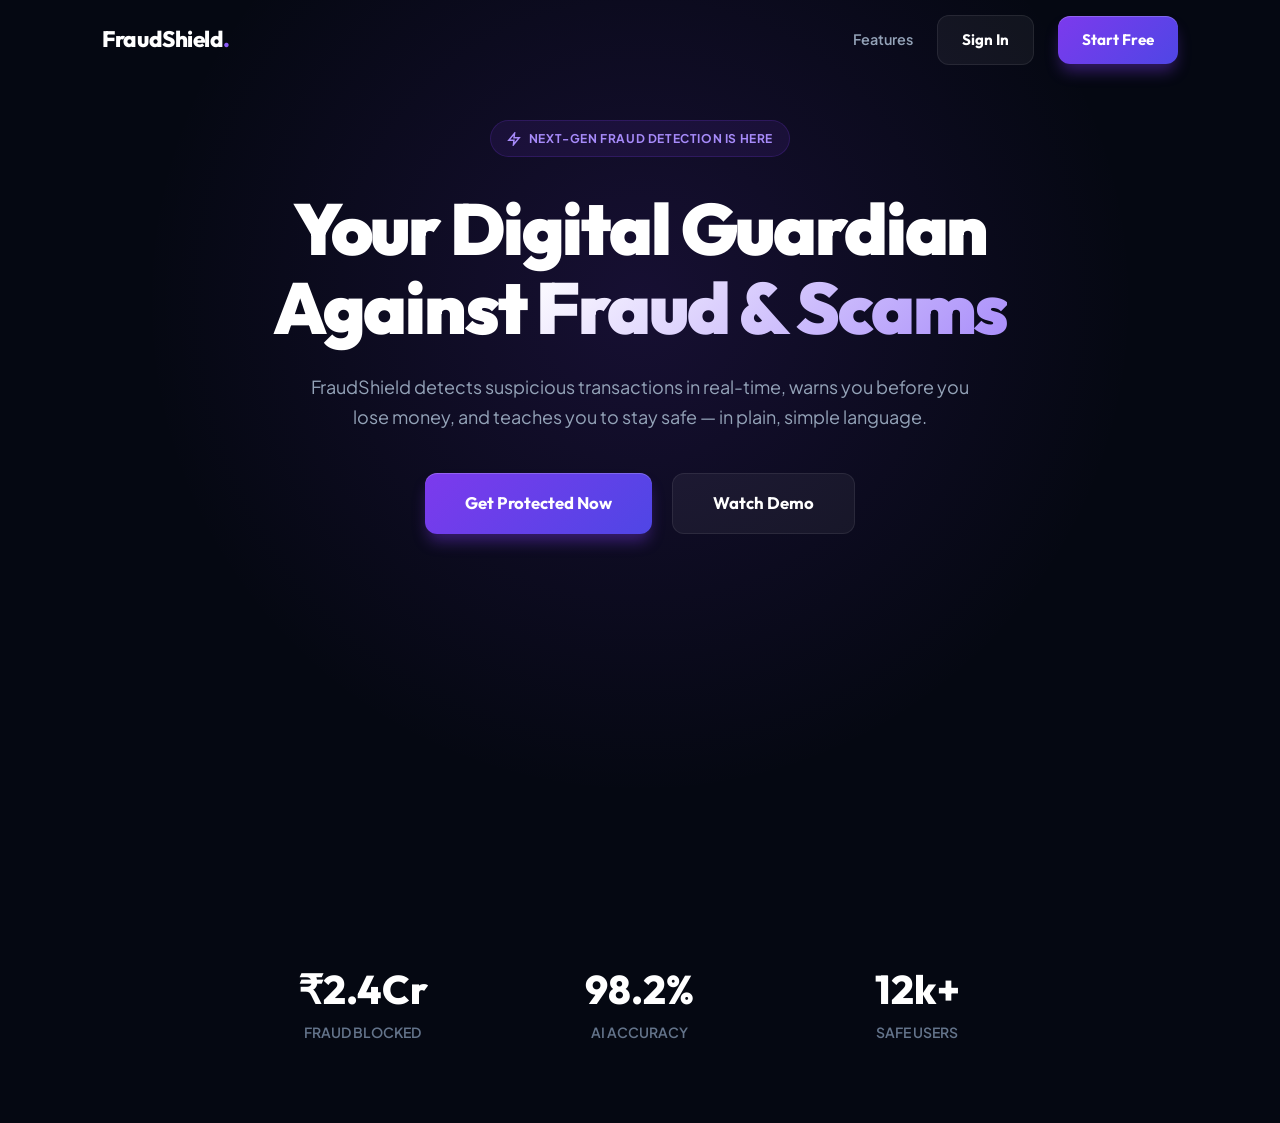
==== index.html @ 24db9442 "Initialize project structure and landing page" ====
<!DOCTYPE html>
<html lang="en">
<head>
  <meta charset="UTF-8">
  <meta name="viewport" content="width=device-width, initial-scale=1.0">
  <title>FraudShield – Your AI Security Guardian</title>
  <meta name="description" content="AI-powered real-time protection for your digital transactions and identity.">
  <link rel="stylesheet" href="styles/main.css">
  <style>
    /* Splashy Hero Enhancements */
    .hero-section {
      position: relative; padding: 120px 5% 80px;
      min-height: 100vh; display: flex; flex-direction: column; align-items: center; justify-content: center;
      text-align: center; overflow: hidden;
    }
    
    .hero-glow {
      position: absolute; width: 1000px; height: 1000px;
      background: radial-gradient(circle, rgba(124, 58, 237, 0.15) 0%, transparent 70%);
      top: -200px; z-index: -1; animation: drift 20s infinite alternate;
    }
    @keyframes drift { from { transform: translate(-50px, -50px); } to { transform: translate(50px, 50px); } }

    .nav-premium {
      position: fixed; top: 0; left:0; right:0; height: 80px;
      display: flex; align-items: center; justify-content: space-between;
      padding: 0 8%; z-index: 1000; transition: 0.3s;
    }
    .nav-scrolled { background: rgba(5, 8, 18, 0.8); backdrop-filter: blur(20px); border-bottom: 1px solid var(--border); }
    
    .logo-text { font-family: var(--fhead); font-weight: 800; font-size: 1.4rem; letter-spacing: -0.02em; color: #fff; }
    .logo-dot { color: var(--violet); }

    .hero-badge {
      display: inline-flex; align-items: center; gap: 8px;
      padding: 8px 16px; border-radius: 100px;
      background: rgba(124, 58, 237, 0.1); border: 1px solid rgba(124, 58, 237, 0.2);
      font-size: 0.75rem; font-weight: 700; color: var(--violet-lt);
      margin-bottom: 2rem; letter-spacing: 0.05em; text-transform: uppercase;
    }

    .hero-h1 {
      font-family: var(--fhead); font-size: clamp(2.5rem, 8vw, 4.5rem);
      font-weight: 900; line-height: 1.1; margin-bottom: 1.5rem;
      max-width: 900px; letter-spacing: -0.03em;
    }
    .hero-h1 span {
      background: linear-gradient(135deg, #fff 0%, #a78bfa 100%);
      -webkit-background-clip: text; -webkit-text-fill-color: transparent;
    }

    .hero-desc {
      font-size: 1.125rem; color: var(--t2); line-height: 1.7;
      max-width: 680px; margin-bottom: 2.5rem;
    }

    .hero-visual {
      position: relative; margin-top: 4rem; width: 100%; max-width: 1080px;
      padding: 2rem; background: rgba(255,255,255,0.02);
      border-radius: 32px; border: 1px solid var(--border);
      box-shadow: 0 40px 100px -20px rgba(0,0,0,0.8);
      animation: float 6s ease-in-out infinite;
    }
    @keyframes float { 0%, 100% { transform: translateY(0); } 50% { transform: translateY(-20px); } }

    .preview-card {
      background: rgba(13, 17, 34, 0.8); border-radius: 20px;
      padding: 2rem; border: 1px solid var(--border); text-align: left;
    }

    /* Grid of Stats */
    .hero-stats {
      display: grid; grid-template-columns: repeat(3, 1fr); gap: 2rem;
      margin-top: 4rem; width: 100%; max-width: 800px;
    }
    .stat-card { text-align: center; }
    .stat-val { font-family: var(--fhead); font-size: 2.5rem; font-weight: 800; color: #fff; }
    .stat-label { font-size: 0.875rem; color: var(--t3); font-weight: 600; text-transform: uppercase; }

  </style>
</head>
<body>

  <nav class="nav-premium" id="mainNav">
    <div class="logo-text">FraudShield<span class="logo-dot">.</span></div>
    <div style="display:flex; gap:1.5rem; align-items:center">
      <a href="#features" style="color:var(--t2); text-decoration:none; font-size:0.9rem; font-weight:600">Features</a>
      <a href="login.html" class="btn btn-secondary">Sign In</a>
      <a href="login.html" class="btn btn-primary">Start Free</a>
    </div>
  </nav>

  <section class="hero-section">
    <div class="hero-glow"></div>
    
    <div class="hero-badge anim-up">
      <svg width="14" height="14" viewBox="0 0 24 24" fill="none" stroke="currentColor" stroke-width="2.5"><polygon points="13,2 3,14 12,14 11,22 21,10 12,10 13,2"/></svg>
      Next-Gen Fraud Detection is Here
    </div>

    <h1 class="hero-h1 anim-up" style="animation-delay: 0.1s">
      Your Digital Guardian<br/>Against <span>Fraud & Scams</span>
    </h1>

    <p class="hero-desc anim-up" style="animation-delay: 0.2s">
      FraudShield detects suspicious transactions in real-time, warns you before you lose money, and teaches you to stay safe — in plain, simple language.
    </p>

    <div class="hero-ctas anim-up" style="animation-delay: 0.3s; display:flex; gap:1.25rem">
      <a href="login.html" class="btn btn-primary" style="padding:16px 40px; font-size:1.05rem">Get Protected Now</a>
      <a href="#how" class="btn btn-secondary" style="padding:16px 40px; font-size:1.05rem">Watch Demo</a>
    </div>

    <div class="hero-visual anim-up" style="animation-delay: 0.4s">
       <div class="preview-card glass">
          <div style="display:flex; justify-content:space-between; align-items:center; margin-bottom:1.5rem">
            <div style="display:flex; gap:8px">
              <span style="width:12px;height:12px;border-radius:50%;background:#ff5f57"></span>
              <span style="width:12px;height:12px;border-radius:50%;background:#ffbd2e"></span>
              <span style="width:12px;height:12px;border-radius:50%;background:#28c940"></span>
            </div>
            <div style="font-size:0.75rem; font-weight:700; color:var(--t3); letter-spacing:0.1em">LIVE PROTECTION ACTIVE</div>
          </div>
          <div style="display:flex; gap:2rem; align-items:center">
             <div style="width:120px; height:120px; border-radius:50%; border:8px solid #7c3aed; display:flex; align-items:center; justify-content:center; flex-shrink:0">
                <span style="font-size:2.25rem; font-family:var(--fhead); font-weight:900">85</span>
             </div>
             <div>
                <h3 style="font-family:var(--fhead); font-size:1.5rem; margin-bottom:0.5rem">Security Score</h3>
                <p style="font-size:0.875rem; color:var(--t3)">Your account is <strong>85% safer</strong> than the average user. Complete 3 more lessons to reach Platinum status.</p>
             </div>
          </div>
       </div>
    </div>

    <div class="hero-stats anim-up" style="animation-delay: 0.5s">
       <div class="stat-card">
          <div class="stat-val">₹2.4Cr</div>
          <div class="stat-label">Fraud Blocked</div>
       </div>
       <div class="stat-card">
          <div class="stat-val">98.2%</div>
          <div class="stat-label">AI Accuracy</div>
       </div>
       <div class="stat-card">
          <div class="stat-val">12k+</div>
          <div class="stat-label">Safe Users</div>
       </div>
    </div>
  </section>

  <script>
    window.addEventListener('scroll', () => {
      const nav = document.getElementById('mainNav');
      if (window.scrollY > 50) nav.classList.add('nav-scrolled');
      else nav.classList.remove('nav-scrolled');
    });
  </script>
</body>
</html>
---- styles/main.css ----
@import url('https://fonts.googleapis.com/css2?family=Outfit:wght@300;400;600;700;800;900&family=Plus+Jakarta+Sans:wght@300;400;500;600;700;800&display=swap');

:root {
  /* Premium Dark Palette */
  --bg-deep: #050812;
  --bg-dark: #0a0d1d;
  --bg-glass: rgba(255, 255, 255, 0.03);
  --bg-card: rgba(13, 17, 34, 0.6);
  --border: rgba(255, 255, 255, 0.08);
  --border-hover: rgba(255, 255, 255, 0.15);
  
  /* Brand Gradients */
  --g-brand: linear-gradient(135deg, #7c3aed 0%, #4f46e5 100%);
  --g-glow: radial-gradient(circle at 50% 50%, rgba(124, 58, 237, 0.1) 0%, transparent 70%);
  
  /* Accent Colors */
  --violet: #8b5cf6;
  --violet-lt: #a78bfa;
  --emerald: #10b981;
  --emerald-lt: #34d399;
  --crimson: #e11d48;
  --crimson-lt: #fb7185;
  --amber: #f59e0b;
  --amber-lt: #fbbf24;
  --sky: #0ea5e9;
  --sky-lt: #7dd3fc;
  
  /* Tokens */
  --t1: #ffffff;
  --t2: #94a3b8;
  --t3: #64748b;
  --r-lg: 24px;
  --r-md: 16px;
  --r-sm: 12px;
  
  /* Fonts */
  --fhead: 'Outfit', sans-serif;
  --fbody: 'Plus Jakarta Sans', sans-serif;
}

* { margin: 0; padding: 0; box-sizing: border-box; }

body {
  background-color: var(--bg-deep);
  color: var(--t1);
  font-family: var(--fbody);
  line-height: 1.6;
  overflow-x: hidden;
  -webkit-font-smoothing: antialiased;
}

/* Glassmorphism Classes */
.glass {
  background: var(--bg-glass);
  backdrop-filter: blur(20px);
  -webkit-backdrop-filter: blur(20px);
  border: 1px solid var(--border);
}

.glow-text {
  background: linear-gradient(to bottom, #fff 30%, #94a3b8 100%);
  -webkit-background-clip: text;
  -webkit-text-fill-color: transparent;
}

/* Premium Buttons */
.btn {
  display: inline-flex; align-items: center; justify-content: center;
  padding: 12px 24px; border-radius: var(--r-sm);
  font-weight: 700; font-family: var(--fhead);
  cursor: pointer; transition: all 0.3s cubic-bezier(0.4, 0, 0.2, 1);
  text-decoration: none; border: none; font-size: 0.95rem; gap: 8px;
}

.btn-primary {
  background: var(--g-brand);
  color: #fff;
  box-shadow: 0 10px 15px -3px rgba(124, 58, 237, 0.4), inset 0 1px rgba(255,255,255,0.2);
}

.btn-primary:hover {
  transform: translateY(-2px);
  box-shadow: 0 20px 25px -5px rgba(124, 58, 237, 0.5);
}

.btn-secondary {
  background: rgba(255,255,255,0.05);
  color: var(--t1);
  border: 1px solid var(--border);
}

.btn-secondary:hover { background: rgba(255,255,255,0.1); border-color: var(--border-hover); }

/* Animation Utility */
.anim-up { opacity: 0; transform: translateY(30px); animation: fadeInUp 0.8s forwards; }
@keyframes fadeInUp { to { opacity: 1; transform: translateY(0); } }

/* Global Toast - Premium Minimalist */
#toast-container { position: fixed; bottom: 32px; right: 32px; z-index: 9999; display: flex; flex-direction: column; gap: 12px; }
.toast {
  padding: 16px 24px; border-radius: 16px;
  background: rgba(13, 17, 34, 0.9); backdrop-filter: blur(12px);
  border: 1px solid var(--border); color: #fff;
  font-weight: 600; font-size: 0.9rem;
  box-shadow: 0 20px 25px -5px rgba(0,0,0,0.5);
  display: flex; align-items: center; gap: 12px;
  transform: translateX(120%); transition: transform 0.4s cubic-bezier(0.4, 0, 0.2, 1);
}
.toast-success { border-left: 4px solid var(--emerald); }
.toast-danger { border-left: 4px solid var(--crimson); }
.toast-warning { border-left: 4px solid var(--amber); }

/* Custom Scrollbar */
::-webkit-scrollbar { width: 8px; }
::-webkit-scrollbar-track { background: var(--bg-deep); }
::-webkit-scrollbar-thumb { background: var(--border); border-radius: 10px; }
::-webkit-scrollbar-thumb:hover { background: var(--t3); }

/* ====================================================
   STRUCTURAL LAYOUT (For App Shell)
   ==================================================== */
.app-body { display: flex; min-height: 100vh; }

.sidebar {
  width: 260px; height: 100vh; position: fixed; left: 0; top: 0;
  background: #080a14; border-right: 1px solid var(--border);
  display: flex; flex-direction: column; z-index: 1000;
}

.main-content { margin-left: 260px; flex: 1; min-width: 0; position: relative; }
.page-body { padding: 2.5rem; max-width: 1400px; margin: 0 auto; }

/* Sidebar Components */
.sidebar-logo { display: flex; align-items: center; gap: 10px; text-decoration: none; }
.logo-icon { 
  width: 32px; height: 32px; background: var(--g-brand); border-radius: 8px;
  display: flex; align-items: center; justify-content: center;
  box-shadow: 0 4px 12px rgba(124, 58, 237, 0.3);
}
.sidebar-logo .logo-text { font-family: var(--fhead); font-weight: 800; font-size: 1.2rem; color: #fff; }

.nav-section-label { 
  font-size: 0.65rem; font-weight: 800; text-transform: uppercase; 
  color: var(--t3); letter-spacing: 0.1em; padding: 0 16px; margin: 20px 0 10px; 
}

.nav-badge {
  margin-left: auto; background: var(--crimson); color: #fff;
  font-size: 0.65rem; font-weight: 800; padding: 2px 6px; border-radius: 6px;
}

/* Sidebar Navigation */
.sidebar-header { padding: 2rem; border-bottom: 1px solid var(--border); }
.sidebar-nav { padding: 1.5rem; display: flex; flex-direction: column; gap: 4px; flex: 1; }
.nav-item {
  display: flex; align-items: center; gap: 12px;
  padding: 11px 16px; border-radius: 12px;
  color: var(--t3); text-decoration: none; font-weight: 600; font-size: 0.9rem;
  transition: all 0.2s;
}
.nav-item:hover { color: var(--t1); background: rgba(255,255,255,0.04); }
.nav-item.active { color: var(--violet-lt); background: rgba(124,58,237,0.1); }
.nav-item .icon { width: 18px; height: 18px; flex-shrink: 0; }

.sidebar-footer { padding: 1.5rem; border-top: 1px solid var(--border); }
.sidebar-user { display: flex; align-items: center; gap: 12px; }
.user-avatar { 
  width: 38px; height: 38px; border-radius: 50%; 
  background: var(--g-brand); display: flex; align-items: center; justify-content: center;
  font-family: var(--fhead); font-weight: 800; font-size: 0.8rem; color: #fff;
}
.user-name { font-size: 0.88rem; font-weight: 700; color: var(--t1); }
.user-status { font-size: 0.72rem; color: var(--t3); display: flex; align-items: center; gap: 5px; }
.status-dot { width: 6px; height: 6px; border-radius: 50%; background: var(--emerald); }

/* Topbar */
.topbar {
  height: 80px; padding: 0 2.5rem;
  display: flex; align-items: center; justify-content: space-between;
  border-bottom: 1px solid var(--border);
  position: sticky; top: 0; background: rgba(5,8,18,0.8); backdrop-filter: blur(20px);
  z-index: 900;
}
.topbar-title h1 { font-family: var(--fhead); font-size: 1.3rem; font-weight: 800; color: #fff; }
.topbar-title span { font-size: 0.8rem; color: var(--t3); font-weight: 600; }

/* Dashboard Cards System */
.glass-card {
  background: var(--bg-card); border-radius: var(--r-lg);
  border: 1px solid var(--border); box-shadow: 0 10px 30px rgba(0,0,0,0.2);
  padding: 1.5rem; overflow: hidden; position: relative;
}
.section-head { display: flex; justify-content: space-between; align-items: center; margin-bottom: 1.5rem; }
.section-head h2 { display: flex; align-items: center; gap: 10px; font-family: var(--fhead); font-size: 1.1rem; font-weight: 800; color: #fff; }

/* Grid System */
.two-col { display: grid; grid-template-columns: 1fr 1fr; gap: 1.5rem; }
@media (max-width: 1024px) { .two-col { grid-template-columns: 1fr; } }

/* ====================================================
   MODAL SYSTEM (Fixes "Hided" Content)
   ==================================================== */
.modal-overlay {
  position: fixed; top: 0; right: 0; bottom: 0; left: 260px; /* Account for Sidebar */
  background: rgba(5, 8, 18, 0.9); backdrop-filter: blur(12px);
  z-index: 2000; display: none; align-items: center; justify-content: center; padding: 2rem;
}
.modal-overlay.active { display: flex; animation: fadeIn 0.3s ease; }

@media (max-width: 1024px) {
  .modal-overlay { left: 0; }
}

.modal-box {
  background: #0d1122; border-radius: 28px; border: 1px solid var(--border);
  width: 100%; max-width: 540px; box-shadow: 0 40px 100px rgba(0,0,0,0.6);
  position: relative; overflow: hidden;
  animation: modalScale 0.4s cubic-bezier(0.16, 1, 0.3, 1);
  display: flex; flex-direction: column;
}

@keyframes modalScale {
  from { opacity: 0; transform: scale(0.95) translateY(20px); }
  to { opacity: 1; transform: scale(1) translateY(0); }
}

/* Success Modal Special */
.success-modal-box {
  background: #0d1122; border-radius: 28px; padding: 3rem 2.5rem;
  text-align: center; max-width: 420px; width: 100%; border: 1px solid var(--border);
}
.success-icon-wrap {
  width: 80px; height: 80px; border-radius: 50%;
  background: rgba(16, 185, 129, 0.1); color: var(--emerald);
  display: flex; align-items: center; justify-content: center; margin: 0 auto 1.5rem;
}

/* Fix for "Hided" Content on Transaction Page */
#fraudModalHeader { width: 100%; padding: 2.5rem 2rem; }
#modalTitle { margin: 0; width: 100%; text-align: center; }

.edu-box {
  background: rgba(124, 58, 237, 0.05); border: 1px solid rgba(124, 58, 237, 0.15);
  border-radius: 12px; padding: 1.25rem; font-size: 0.85rem; color: var(--t2); line-height: 1.6;
}

.btn-danger { background: var(--crimson); color: #fff; }
.btn-danger:hover { background: #be123c; transform: translateY(-2px); box-shadow: 0 10px 15px -3px rgba(225, 29, 72, 0.4); }

/* Notification Drawer System */
.notif-overlay {
  position: fixed; inset: 0; background: rgba(0,0,0,0.6);
  z-index: 1050; display: none; backdrop-filter: blur(8px);
}
.notif-overlay.active { display: block; }

.notif-drawer {
  position: fixed; top: 0; right: -400px; width: 400px; height: 100vh;
  background: #0d1122; border-left: 1px solid var(--border);
  z-index: 1100; transition: transform 0.4s cubic-bezier(0.16, 1, 0.3, 1);
  display: flex; flex-direction: column;
  box-shadow: -20px 0 50px rgba(0,0,0,0.5);
}
.notif-drawer.open { transform: translateX(-400px); }

.notif-drawer-header {
  padding: 1.75rem 2rem; border-bottom: 1px solid var(--border);
  display: flex; align-items: center; justify-content: space-between;
}
.notif-drawer-header h3 { font-family: var(--fhead); font-size: 1.25rem; font-weight: 800; color: #fff; }
.notif-drawer-header button {
  background: rgba(255,255,255,0.05); border: none; color: var(--t3); cursor: pointer; 
  width: 32px; height: 32px; border-radius: 8px; display: flex; align-items: center; justify-content: center;
  transition: 0.2s;
}
.notif-drawer-header button:hover { background: rgba(255,255,235,0.1); color: #fff; }

.notif-list { flex: 1; overflow-y: auto; padding: 1.5rem; display: flex; flex-direction: column; gap: 8px; }

/* Topbar Icon Buttons */
.icon-btn {
  background: rgba(255,255,255,0.05); border: 1px solid var(--border);
  width: 42px; height: 42px; border-radius: 12px; color: var(--t1);
  display: flex; align-items: center; justify-content: center; cursor: pointer;
  position: relative; transition: 0.2s;
}
.icon-btn:hover { background: rgba(255,255,255,0.08); border-color: var(--border-hover); transform: translateY(-1px); }
.icon-btn .badge {
  position: absolute; top: -4px; right: -4px;
  background: var(--crimson); color: #fff; border-radius: 6px;
  min-width: 18px; height: 18px; padding: 0 4px; border: 2.5px solid #050812;
  font-size: 0.65rem; font-weight: 900; display: flex; align-items: center; justify-content: center;
}

.live-pill {
  display: flex; align-items: center; gap: 8px;
  background: rgba(16, 185, 129, 0.06); border: 1px solid rgba(16, 185, 129, 0.15);
  color: var(--emerald-lt); padding: 7px 14px; border-radius: 99px; font-size: 0.72rem; font-weight: 700;
}

/* Dashboard Bottom Layout Refinement */
.two-col-asym { 
  display: grid; grid-template-columns: 1fr 380px; gap: 1.5rem; margin-top: 1.5rem;
}
@media (max-width: 1100px) { .two-col-asym { grid-template-columns: 1fr; } }
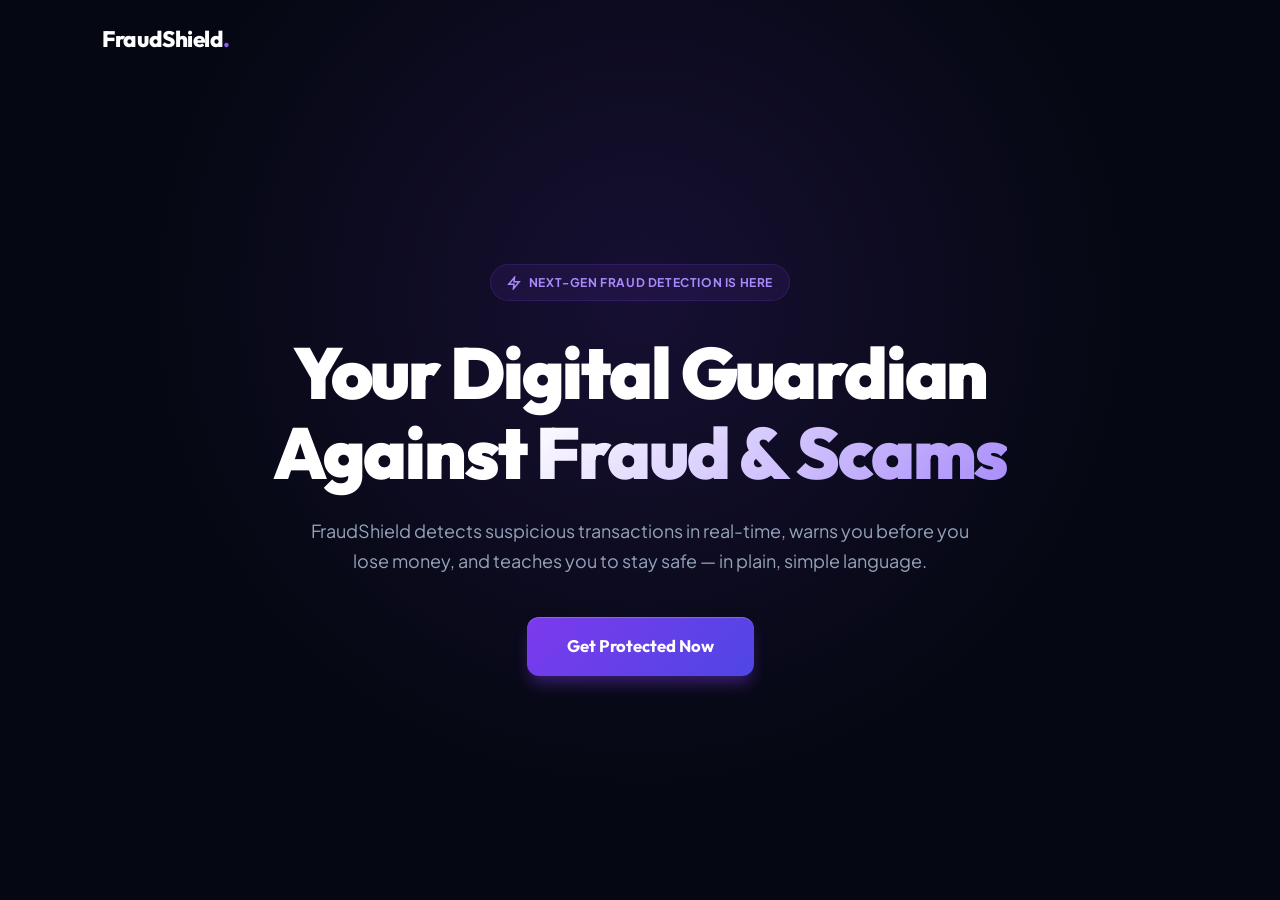
==== commit e58f312f: "removed demo values from landing page" ====
--- a/index.html
+++ b/index.html
@@ -2,10 +2,11 @@
 <html lang="en">
 <head>
   <meta charset="UTF-8">
-  <meta name="viewport" content="width=device-width, initial-scale=1.0">
+  <meta name="viewport" content="width=device-width, initial-scale=1.0, maximum-scale=1.0, user-scalable=no, viewport-fit=cover">
   <title>FraudShield – Your AI Security Guardian</title>
   <meta name="description" content="AI-powered real-time protection for your digital transactions and identity.">
   <link rel="stylesheet" href="styles/main.css">
+  <link rel="stylesheet" href="styles/mobile.css">
   <style>
     /* Splashy Hero Enhancements */
     .hero-section {
@@ -83,11 +84,6 @@
 
   <nav class="nav-premium" id="mainNav">
     <div class="logo-text">FraudShield<span class="logo-dot">.</span></div>
-    <div style="display:flex; gap:1.5rem; align-items:center">
-      <a href="#features" style="color:var(--t2); text-decoration:none; font-size:0.9rem; font-weight:600">Features</a>
-      <a href="login.html" class="btn btn-secondary">Sign In</a>
-      <a href="login.html" class="btn btn-primary">Start Free</a>
-    </div>
   </nav>
 
   <section class="hero-section">
@@ -107,45 +103,7 @@
     </p>
 
     <div class="hero-ctas anim-up" style="animation-delay: 0.3s; display:flex; gap:1.25rem">
-      <a href="login.html" class="btn btn-primary" style="padding:16px 40px; font-size:1.05rem">Get Protected Now</a>
-      <a href="#how" class="btn btn-secondary" style="padding:16px 40px; font-size:1.05rem">Watch Demo</a>
-    </div>
-
-    <div class="hero-visual anim-up" style="animation-delay: 0.4s">
-       <div class="preview-card glass">
-          <div style="display:flex; justify-content:space-between; align-items:center; margin-bottom:1.5rem">
-            <div style="display:flex; gap:8px">
-              <span style="width:12px;height:12px;border-radius:50%;background:#ff5f57"></span>
-              <span style="width:12px;height:12px;border-radius:50%;background:#ffbd2e"></span>
-              <span style="width:12px;height:12px;border-radius:50%;background:#28c940"></span>
-            </div>
-            <div style="font-size:0.75rem; font-weight:700; color:var(--t3); letter-spacing:0.1em">LIVE PROTECTION ACTIVE</div>
-          </div>
-          <div style="display:flex; gap:2rem; align-items:center">
-             <div style="width:120px; height:120px; border-radius:50%; border:8px solid #7c3aed; display:flex; align-items:center; justify-content:center; flex-shrink:0">
-                <span style="font-size:2.25rem; font-family:var(--fhead); font-weight:900">85</span>
-             </div>
-             <div>
-                <h3 style="font-family:var(--fhead); font-size:1.5rem; margin-bottom:0.5rem">Security Score</h3>
-                <p style="font-size:0.875rem; color:var(--t3)">Your account is <strong>85% safer</strong> than the average user. Complete 3 more lessons to reach Platinum status.</p>
-             </div>
-          </div>
-       </div>
-    </div>
-
-    <div class="hero-stats anim-up" style="animation-delay: 0.5s">
-       <div class="stat-card">
-          <div class="stat-val">₹2.4Cr</div>
-          <div class="stat-label">Fraud Blocked</div>
-       </div>
-       <div class="stat-card">
-          <div class="stat-val">98.2%</div>
-          <div class="stat-label">AI Accuracy</div>
-       </div>
-       <div class="stat-card">
-          <div class="stat-val">12k+</div>
-          <div class="stat-label">Safe Users</div>
-       </div>
+      <a href="dashboard.html" class="btn btn-primary" style="padding:16px 40px; font-size:1.05rem">Get Protected Now</a>
     </div>
   </section>
 
--- a/styles/mobile.css
+++ b/styles/mobile.css
@@ -0,0 +1,737 @@
+/* ====================================================
+   FraudShield – mobile.css
+   Mobile-first responsive overrides for Android/iOS browsers
+   ==================================================== */
+
+/* ---- Prevent zoom on mobile ---- */
+html {
+  -webkit-text-size-adjust: 100%;
+  -ms-text-size-adjust: 100%;
+  touch-action: manipulation;
+}
+
+/* ---- Safe area insets (for notched phones) ---- */
+body {
+  padding-top: env(safe-area-inset-top, 0);
+  padding-bottom: env(safe-area-inset-bottom, 0);
+}
+
+/* ====================================================
+   TABLET BREAKPOINT (max-width: 768px)
+   ==================================================== */
+@media (max-width: 768px) {
+
+  /* ---- Hide sidebar, show bottom nav ---- */
+  .sidebar {
+    position: fixed !important;
+    top: auto !important;
+    bottom: 0 !important;
+    left: 0 !important;
+    right: 0 !important;
+    width: 100% !important;
+    height: auto !important;
+    flex-direction: row !important;
+    border-right: none !important;
+    border-top: 1px solid var(--border) !important;
+    background: rgba(8, 10, 20, 0.95) !important;
+    backdrop-filter: blur(20px) !important;
+    -webkit-backdrop-filter: blur(20px) !important;
+    z-index: 1100 !important;
+    padding: 0 !important;
+    padding-bottom: env(safe-area-inset-bottom, 0) !important;
+  }
+
+  /* Hide sidebar header, footer, section labels */
+  .sidebar-header,
+  .sidebar-footer,
+  .nav-section-label {
+    display: none !important;
+  }
+
+  /* Convert nav to horizontal bottom bar */
+  .sidebar-nav {
+    flex-direction: row !important;
+    padding: 0 !important;
+    gap: 0 !important;
+    width: 100% !important;
+    justify-content: space-around !important;
+    align-items: center !important;
+    overflow-x: auto !important;
+    -webkit-overflow-scrolling: touch;
+  }
+
+  /* Nav items as bottom tabs */
+  .nav-item {
+    flex-direction: column !important;
+    gap: 3px !important;
+    padding: 10px 6px 8px !important;
+    border-radius: 0 !important;
+    font-size: 0.6rem !important;
+    font-weight: 700 !important;
+    text-align: center !important;
+    min-width: 52px !important;
+    white-space: nowrap !important;
+    color: var(--t3) !important;
+  }
+
+  .nav-item.active {
+    color: var(--violet-lt) !important;
+    background: transparent !important;
+  }
+
+  .nav-item .icon {
+    width: 20px !important;
+    height: 20px !important;
+  }
+
+  /* Nav badge (alerts count) */
+  .nav-badge {
+    position: absolute !important;
+    top: 4px !important;
+    right: calc(50% - 18px) !important;
+    margin-left: 0 !important;
+    font-size: 0.55rem !important;
+    padding: 1px 4px !important;
+    min-width: 14px !important;
+    height: 14px !important;
+  }
+
+  .nav-item {
+    position: relative !important;
+  }
+
+  /* ---- Main content: remove sidebar margin ---- */
+  .main-content {
+    margin-left: 0 !important;
+    padding-bottom: 80px !important;
+    /* Space for bottom nav */
+  }
+
+  .app-body {
+    flex-direction: column !important;
+  }
+
+  /* ---- Topbar ---- */
+  .topbar {
+    padding: 0 1rem !important;
+    height: 64px !important;
+  }
+
+  .topbar-title h1 {
+    font-size: 1.05rem !important;
+  }
+
+  .topbar-title span {
+    font-size: 0.68rem !important;
+  }
+
+  .menu-toggle {
+    display: none !important;
+  }
+
+  .live-pill {
+    display: none !important;
+  }
+
+  .topbar-end {
+    gap: 8px !important;
+    display: flex !important;
+    align-items: center !important;
+  }
+
+  /* ---- Page Body ---- */
+  .page-body {
+    padding: 1.25rem !important;
+  }
+
+  /* ---- Safety Score Card ---- */
+  .score-card {
+    flex-direction: column !important;
+    text-align: center !important;
+    padding: 1.5rem !important;
+    gap: 1.5rem !important;
+  }
+
+  .score-number {
+    font-size: 3.2rem !important;
+  }
+
+  .score-max {
+    font-size: 1.2rem !important;
+  }
+
+  .score-tip {
+    max-width: 100% !important;
+  }
+
+  .score-actions {
+    justify-content: center !important;
+  }
+
+  .score-ring-wrap {
+    order: -1 !important;
+  }
+
+  /* ---- Stats Grid ---- */
+  .stats-grid {
+    grid-template-columns: repeat(2, 1fr) !important;
+    gap: 0.75rem !important;
+    margin-top: 1.25rem !important;
+  }
+
+  .stat-card {
+    padding: 1rem !important;
+    overflow: hidden !important;
+  }
+
+  .stat-value {
+    font-size: 1.5rem !important;
+    word-break: break-all !important;
+  }
+
+  .stat-label {
+    font-size: 0.72rem !important;
+  }
+
+  .stat-icon {
+    width: 36px !important;
+    height: 36px !important;
+    border-radius: 10px !important;
+  }
+
+  .chip {
+    font-size: 0.55rem !important;
+    padding: 2px 6px !important;
+  }
+
+  .stat-card-top {
+    margin-bottom: 0.625rem !important;
+  }
+
+
+  /* ---- Quick Actions Grid ---- */
+  .actions-grid {
+    grid-template-columns: repeat(3, 1fr) !important;
+    gap: 0.75rem !important;
+  }
+
+  .action-tile {
+    padding: 1rem 0.5rem !important;
+    font-size: 0.72rem !important;
+    gap: 6px !important;
+  }
+
+  .action-tile-icon {
+    width: 36px !important;
+    height: 36px !important;
+    border-radius: 10px !important;
+  }
+
+  .action-tile-icon svg {
+    width: 18px !important;
+    height: 18px !important;
+  }
+
+  /* ---- Two Column Layouts ---- */
+  .two-col,
+  .two-col-asym {
+    grid-template-columns: 1fr !important;
+    gap: 1rem !important;
+  }
+
+  /* ---- Glass Cards ---- */
+  .glass-card {
+    border-radius: 18px !important;
+    padding: 1.25rem !important;
+  }
+
+  .col-card {
+    padding: 1.25rem !important;
+  }
+
+  .section-head h2 {
+    font-size: 0.95rem !important;
+  }
+
+  /* ---- Transaction Rows ---- */
+  .txn-row {
+    padding: 0.875rem 1rem !important;
+    gap: 12px !important;
+    border-radius: 16px !important;
+    margin-bottom: 8px !important;
+  }
+
+  .txn-avatar {
+    width: 40px !important;
+    height: 40px !important;
+    border-radius: 12px !important;
+    font-size: 0.75rem !important;
+  }
+
+  .txn-name {
+    font-size: 0.85rem !important;
+  }
+
+  .txn-sub {
+    font-size: 0.65rem !important;
+  }
+
+  .txn-amount {
+    font-size: 0.9rem !important;
+  }
+
+  .txn-badge {
+    font-size: 0.55rem !important;
+    padding: 2px 7px !important;
+  }
+
+  /* ---- Alert Rows ---- */
+  .alert-row {
+    padding: 10px 12px !important;
+    gap: 10px !important;
+    border-radius: 14px !important;
+  }
+
+  .alert-row-icon {
+    width: 34px !important;
+    height: 34px !important;
+  }
+
+  .alert-row-title {
+    font-size: 0.82rem !important;
+  }
+
+  .alert-row-desc {
+    font-size: 0.68rem !important;
+  }
+
+  /* ---- Radar Grid ---- */
+  .radar-grid {
+    gap: 0.75rem !important;
+  }
+
+  /* ---- Notification Drawer ---- */
+  .notif-drawer {
+    width: 100% !important;
+    right: -100% !important;
+  }
+
+  .notif-drawer.open {
+    transform: translateX(-100%) !important;
+  }
+
+  /* ---- Modal System ---- */
+  .modal-overlay {
+    left: 0 !important;
+    padding: 1rem !important;
+    align-items: flex-end !important;
+  }
+
+  .modal-box {
+    border-radius: 24px 24px 0 0 !important;
+    max-height: 90vh !important;
+    overflow-y: auto !important;
+  }
+
+  .success-modal-box {
+    padding: 2rem 1.5rem !important;
+  }
+
+  /* ---- Transaction Page Layout ---- */
+  .txn-layout {
+    grid-template-columns: 1fr !important;
+    gap: 1rem !important;
+  }
+
+  .txn-main-card {
+    padding: 1.25rem !important;
+  }
+
+  .form-input {
+    padding: 14px 16px !important;
+    font-size: 16px !important;
+    /* Prevents iOS zoom on focus */
+  }
+
+  /* ---- URL Checker ---- */
+  .url-input-wrap {
+    flex-direction: column !important;
+  }
+
+  .url-scan-card {
+    padding: 1.25rem !important;
+  }
+
+  .check-grid {
+    grid-template-columns: repeat(2, 1fr) !important;
+    gap: 0.5rem !important;
+  }
+
+  .result-verdict-row {
+    flex-wrap: wrap !important;
+    gap: 10px !important;
+  }
+
+  .verdict-url {
+    max-width: 240px !important;
+  }
+
+  /* ---- Report Page ---- */
+  .report-columns {
+    grid-template-columns: 1fr !important;
+    gap: 1rem !important;
+  }
+
+  .fraud-type-grid {
+    grid-template-columns: repeat(2, 1fr) !important;
+    gap: 0.625rem !important;
+  }
+
+  .emergency-bar {
+    flex-direction: column !important;
+    text-align: center !important;
+    gap: 0.75rem !important;
+    padding: 1rem !important;
+  }
+
+  .emergency-bar-left {
+    flex-direction: column !important;
+    align-items: center !important;
+  }
+
+  .step-indicator {
+    overflow-x: auto !important;
+    padding-bottom: 0.5rem !important;
+  }
+
+  /* ---- Alerts Page ---- */
+  .alerts-summary-bar {
+    grid-template-columns: repeat(2, 1fr) !important;
+    gap: 0.75rem !important;
+  }
+
+  .summary-tile {
+    padding: 1rem !important;
+  }
+
+  .stile-count {
+    font-size: 1.5rem !important;
+  }
+
+  .filter-tabs {
+    overflow-x: auto !important;
+    flex-wrap: nowrap !important;
+    padding-bottom: 0.5rem !important;
+    -webkit-overflow-scrolling: touch;
+  }
+
+  .filter-tab {
+    white-space: nowrap !important;
+    flex-shrink: 0 !important;
+  }
+
+  .full-alert-card {
+    padding: 1rem 1.25rem !important;
+  }
+
+  .alert-card-actions {
+    flex-wrap: wrap !important;
+  }
+
+  /* ---- Learn Page ---- */
+  .lessons-grid {
+    grid-template-columns: 1fr !important;
+    gap: 1rem !important;
+  }
+
+  .journey-card {
+    padding: 1.25rem !important;
+  }
+
+  .journey-meta {
+    gap: 1rem !important;
+    flex-wrap: wrap !important;
+    justify-content: center !important;
+  }
+
+  .j-stat-val {
+    font-size: 1.5rem !important;
+  }
+
+  .mod-tabs {
+    overflow-x: auto !important;
+    flex-wrap: nowrap !important;
+    padding-bottom: 0.5rem !important;
+    -webkit-overflow-scrolling: touch;
+  }
+
+  .mod-tab {
+    white-space: nowrap !important;
+    flex-shrink: 0 !important;
+  }
+
+  .lesson-modal-wrap {
+    padding: 1.25rem !important;
+    max-height: 80vh !important;
+  }
+
+  /* ---- ML Intelligence section ---- */
+  .glass-card .glass-card {
+    padding: 1.25rem !important;
+  }
+
+  /* ---- Pattern grid ---- */
+  .pattern-grid {
+    grid-template-columns: 1fr !important;
+  }
+
+  /* ---- Flag cards ---- */
+  .flag-cards {
+    grid-template-columns: 1fr !important;
+  }
+
+  /* ---- Buttons ---- */
+  .btn {
+    padding: 12px 20px !important;
+    font-size: 0.88rem !important;
+  }
+
+  .btn-sm {
+    padding: 8px 14px !important;
+    font-size: 0.76rem !important;
+  }
+
+  /* ---- Recent checks ---- */
+  .recent-item {
+    padding: 10px 8px !important;
+  }
+
+  .ri-url {
+    max-width: 120px !important;
+  }
+
+  .ri-time {
+    display: none !important;
+  }
+
+  /* ---- Upload zone ---- */
+  .upload-zone {
+    padding: 1.5rem !important;
+  }
+
+  /* ---- Helpline items ---- */
+  .helpline-item {
+    flex-wrap: wrap !important;
+    gap: 8px !important;
+  }
+
+  /* ---- Threat strips ---- */
+  .threat-strips {
+    grid-template-columns: 1fr !important;
+  }
+
+  /* ---- Notif items ---- */
+  .notif-item {
+    padding: 12px !important;
+  }
+}
+
+/* ====================================================
+   SMALL PHONE BREAKPOINT (max-width: 400px)
+   ==================================================== */
+@media (max-width: 400px) {
+
+  .stats-grid {
+    grid-template-columns: 1fr !important;
+  }
+
+  .actions-grid {
+    grid-template-columns: repeat(2, 1fr) !important;
+  }
+
+  .score-number {
+    font-size: 2.6rem !important;
+  }
+
+  .ring-svg {
+    width: 110px !important;
+    height: 110px !important;
+  }
+
+  .hero-h1 {
+    font-size: 1.8rem !important;
+  }
+
+  .hero-desc {
+    font-size: 0.9rem !important;
+  }
+
+  .hero-stats {
+    flex-direction: column !important;
+    gap: 0.75rem !important;
+  }
+
+  .stat-val {
+    font-size: 1.8rem !important;
+  }
+
+  .check-grid {
+    grid-template-columns: 1fr !important;
+  }
+
+  .fraud-type-grid {
+    grid-template-columns: 1fr !important;
+  }
+
+  .alerts-summary-bar {
+    grid-template-columns: 1fr !important;
+  }
+
+  .nav-item {
+    font-size: 0.55rem !important;
+    min-width: 44px !important;
+    padding: 8px 4px 6px !important;
+  }
+}
+
+/* ====================================================
+   LANDING PAGE MOBILE (index.html)
+   ==================================================== */
+@media (max-width: 768px) {
+  .nav-premium {
+    padding: 0 5% !important;
+    height: 60px !important;
+  }
+
+  .logo-text {
+    font-size: 1.1rem !important;
+  }
+
+  .hero-section {
+    padding: 100px 5% 60px !important;
+    min-height: auto !important;
+  }
+
+  .hero-h1 {
+    font-size: clamp(2rem, 7vw, 2.8rem) !important;
+  }
+
+  .hero-desc {
+    font-size: 1rem !important;
+  }
+
+  .hero-ctas {
+    flex-direction: column !important;
+    align-items: stretch !important;
+  }
+
+  .hero-ctas .btn {
+    text-align: center !important;
+    padding: 14px 24px !important;
+  }
+
+  .hero-visual {
+    margin-top: 2.5rem !important;
+    padding: 1.25rem !important;
+    border-radius: 24px !important;
+  }
+
+  .hero-stats {
+    grid-template-columns: 1fr !important;
+    gap: 1rem !important;
+    text-align: center !important;
+  }
+
+  .stat-card {
+    text-align: center !important;
+  }
+
+  .preview-card {
+    padding: 1.25rem !important;
+    border-radius: 16px !important;
+  }
+}
+
+/* ====================================================
+   TOUCH OPTIMIZATIONS
+   ==================================================== */
+@media (hover: none) and (pointer: coarse) {
+
+  /* Remove hover effects on touch devices */
+  .txn-row:hover,
+  .action-tile:hover,
+  .nav-item:hover,
+  .lesson-card:hover,
+  .feature-card:hover,
+  .threat-card:hover,
+  .full-alert-card:hover {
+    transform: none !important;
+  }
+
+  /* Add active states instead */
+  .txn-row:active {
+    background: rgba(255, 255, 255, 0.06) !important;
+    transform: scale(0.98) !important;
+  }
+
+  .action-tile:active {
+    background: rgba(255, 255, 255, 0.06) !important;
+    transform: scale(0.96) !important;
+  }
+
+  .nav-item:active {
+    opacity: 0.7 !important;
+  }
+
+  .btn:active {
+    transform: scale(0.97) !important;
+  }
+
+  .lesson-card:active {
+    transform: scale(0.98) !important;
+  }
+
+  .full-alert-card:active {
+    background: rgba(255, 255, 255, 0.04) !important;
+  }
+
+  /* Ensure minimum touch target size */
+  .icon-btn {
+    min-width: 44px !important;
+    min-height: 44px !important;
+  }
+
+  .filter-tab,
+  .mod-tab {
+    min-height: 40px !important;
+    padding: 8px 16px !important;
+  }
+
+  /* Prevent text selection on interactive elements */
+  .btn,
+  .action-tile,
+  .nav-item,
+  .filter-tab,
+  .mod-tab,
+  .quiz-opt,
+  .fraud-type-card {
+    -webkit-user-select: none;
+    user-select: none;
+    -webkit-tap-highlight-color: transparent;
+  }
+
+  /* Smooth scrolling */
+  .sidebar-nav,
+  .filter-tabs,
+  .mod-tabs {
+    scroll-behavior: smooth;
+    scrollbar-width: none;
+    -ms-overflow-style: none;
+  }
+
+  .sidebar-nav::-webkit-scrollbar,
+  .filter-tabs::-webkit-scrollbar,
+  .mod-tabs::-webkit-scrollbar {
+    display: none;
+  }
+}
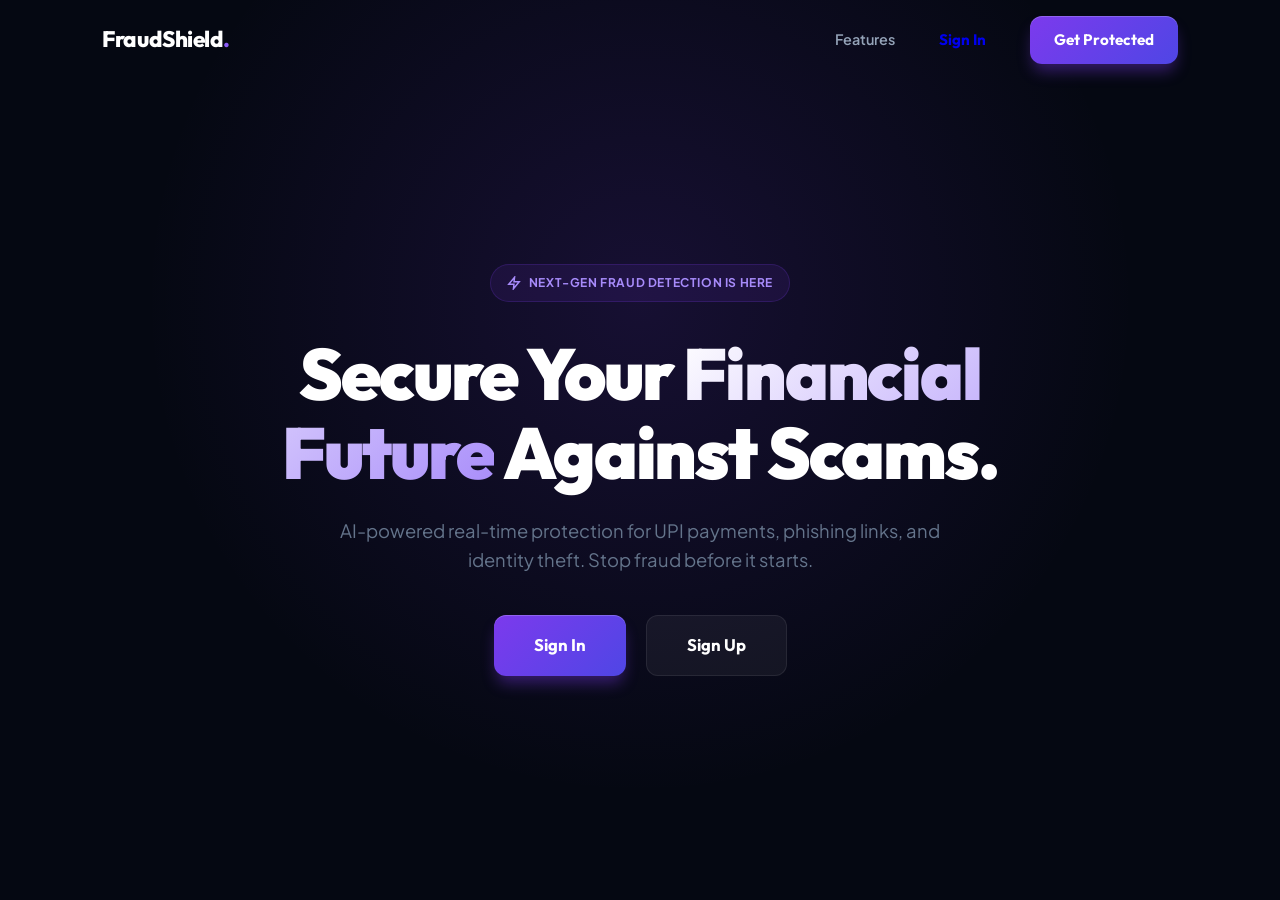
==== commit 7b9ee381: "Merge branch 'main' into main" ====
--- a/index.html
+++ b/index.html
@@ -84,6 +84,11 @@
 
   <nav class="nav-premium" id="mainNav">
     <div class="logo-text">FraudShield<span class="logo-dot">.</span></div>
+    <div style="display:flex; gap:1.5rem; align-items:center">
+      <a href="#features" style="color:var(--t2); text-decoration:none; font-size:0.9rem; font-weight:600">Features</a>
+      <a href="login.html" class="btn btn-ghost" style="padding: 10px 20px">Sign In</a>
+      <a href="login.html" class="btn btn-primary">Get Protected</a>
+    </div>
   </nav>
 
   <section class="hero-section">
@@ -95,15 +100,16 @@
     </div>
 
     <h1 class="hero-h1 anim-up" style="animation-delay: 0.1s">
-      Your Digital Guardian<br/>Against <span>Fraud & Scams</span>
+      Secure Your <span>Financial Future</span> Against Scams.
     </h1>
-
-    <p class="hero-desc anim-up" style="animation-delay: 0.2s">
-      FraudShield detects suspicious transactions in real-time, warns you before you lose money, and teaches you to stay safe — in plain, simple language.
+    
+    <p style="color:var(--t3); font-size:1.15rem; max-width:600px; line-height:1.6; margin-bottom: 2.5rem" class="anim-up" style="animation-delay: 0.2s">
+      AI-powered real-time protection for UPI payments, phishing links, and identity theft. Stop fraud before it starts.
     </p>
 
     <div class="hero-ctas anim-up" style="animation-delay: 0.3s; display:flex; gap:1.25rem">
-      <a href="dashboard.html" class="btn btn-primary" style="padding:16px 40px; font-size:1.05rem">Get Protected Now</a>
+      <a href="login.html?mode=signin" class="btn btn-primary" style="padding:16px 40px; font-size:1.05rem">Sign In</a>
+      <a href="login.html?mode=signup" class="btn btn-secondary" style="padding:16px 40px; font-size:1.05rem">Sign Up</a>
     </div>
   </section>
 
